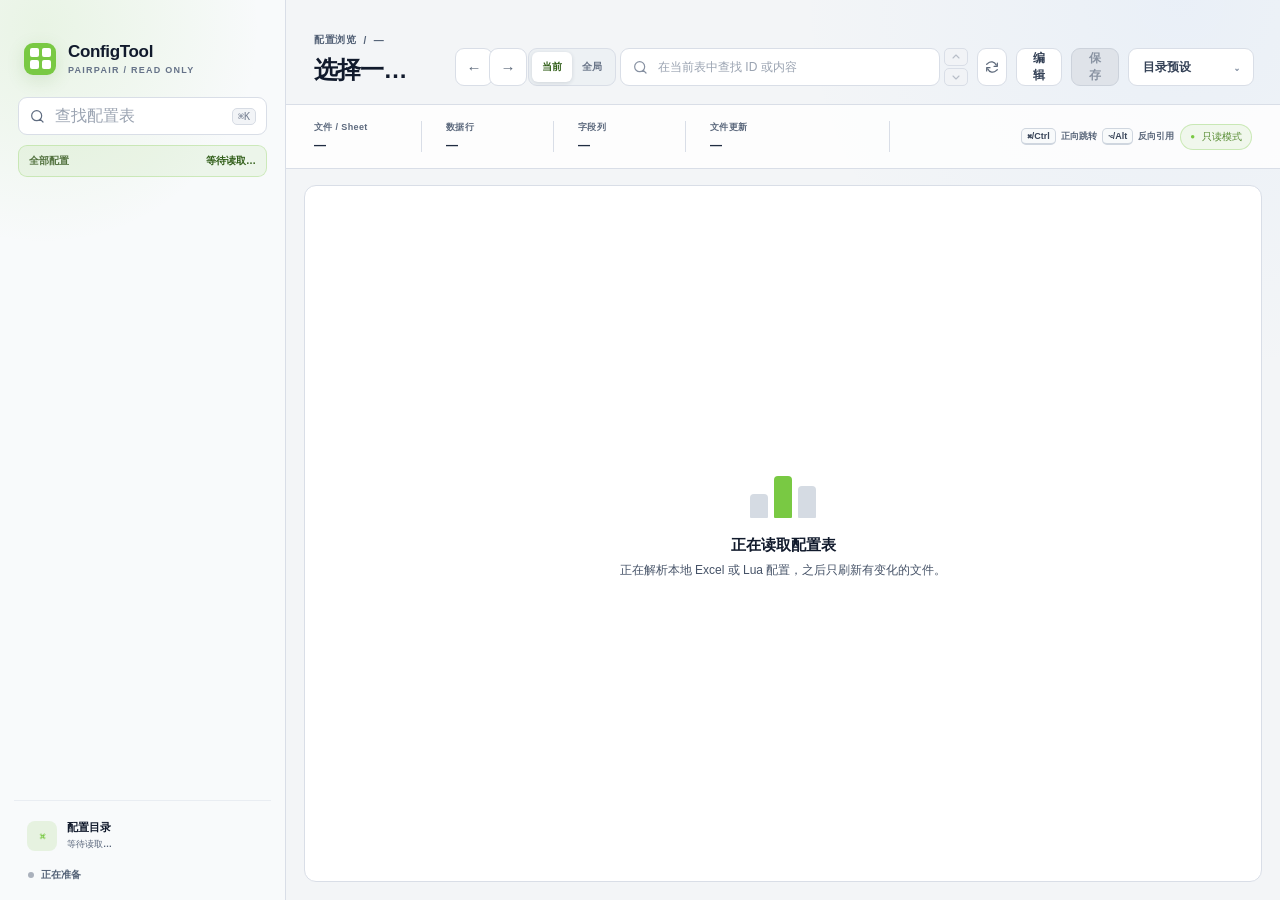
==== Resources/index.html @ d6f352e9 "mac 版本 1.0.0" ====
<!doctype html>
<html lang="zh-CN">
<head>
  <meta charset="utf-8">
  <meta name="viewport" content="width=device-width, initial-scale=1">
  <title>PairPair ConfigTool</title>
  <link rel="stylesheet" href="styles.css?v=1.5.0">
</head>
<body>
  <div class="app-shell">
    <aside class="sidebar">
      <div class="brand">
        <div class="brand-mark"><span></span><span></span><span></span><span></span></div>
        <div>
          <h1>ConfigTool</h1>
          <p>PAIRPAIR / READ ONLY</p>
        </div>
      </div>

      <div class="sidebar-search">
        <svg viewBox="0 0 24 24" aria-hidden="true"><path d="m21 21-4.35-4.35m2.35-5.15a7.5 7.5 0 1 1-15 0 7.5 7.5 0 0 1 15 0Z"/></svg>
        <input id="tableSearch" type="search" placeholder="查找配置表">
        <kbd>⌘K</kbd>
      </div>

      <div class="navigation-summary">
        <span>全部配置</span>
        <strong id="navigationSummary">等待读取…</strong>
      </div>

      <nav id="tableNavigation" class="table-navigation"></nav>

      <div class="sidebar-footer">
        <button id="revealButton" class="folder-card">
          <span class="folder-icon">⌘</span>
          <span>
            <strong>配置目录</strong>
            <small id="folderPath">等待读取…</small>
          </span>
        </button>
        <div class="connection-state">
          <span id="statusDot" class="status-dot"></span>
          <span id="statusText">正在准备</span>
        </div>
      </div>
    </aside>

    <main class="main">
      <header class="topbar">
        <div class="title-block">
          <div class="eyebrow"><span id="categoryLabel">配置浏览</span><span>/</span><span id="sheetLabel">—</span></div>
          <h2 id="workbookTitle">选择一张配置表</h2>
        </div>

        <div class="toolbar">
          <div class="relation-history-controls">
            <button id="relationBackButton" class="icon-button relation-history-button" title="返回跳转前的位置（⌘[）" disabled>←</button>
            <button id="relationForwardButton" class="icon-button relation-history-button" title="前进（⌘]）" disabled>→</button>
          </div>
          <div class="table-search-controls">
            <div class="search-scope-switch" role="group" aria-label="搜索范围">
              <button id="currentSearchScopeButton" class="active" type="button">当前</button>
              <button id="globalSearchScopeButton" type="button">全局</button>
            </div>
            <label class="global-search">
              <svg viewBox="0 0 24 24" aria-hidden="true"><path d="m21 21-4.35-4.35m2.35-5.15a7.5 7.5 0 1 1-15 0 7.5 7.5 0 0 1 15 0Z"/></svg>
              <input id="globalSearch" type="search" placeholder="在当前表中查找 ID 或内容">
              <span id="matchCount"></span>
            </label>
            <div class="search-nav-column">
              <button id="previousMatchButton" class="match-nav-button" title="上一个（Shift+回车）" disabled>
                <svg viewBox="0 0 24 24" aria-hidden="true"><path d="m6 14 6-6 6 6"/></svg>
              </button>
              <button id="nextMatchButton" class="match-nav-button" title="下一个（回车）" disabled>
                <svg viewBox="0 0 24 24" aria-hidden="true"><path d="m6 10 6 6 6-6"/></svg>
              </button>
            </div>
          </div>
          <button id="refreshButton" class="icon-button" title="刷新">
            <svg viewBox="0 0 24 24" aria-hidden="true"><path d="M20 6v5h-5M4 18v-5h5m9.2-4A7.5 7.5 0 0 0 5.7 6.7L4 8m16 8-1.7 1.3A7.5 7.5 0 0 1 5.8 15"/></svg>
          </button>
          <button id="editButton" class="secondary-button">编辑</button>
          <button id="saveButton" class="primary-button" disabled>保存</button>
          <div class="preset-control">
            <button id="presetButton" class="secondary-button preset-button">目录预设 <span>⌄</span></button>
            <div id="presetMenu" class="preset-menu hidden">
              <div id="presetMenuList"></div>
              <div class="preset-menu-separator"></div>
              <button id="saveCurrentPresetButton" class="preset-menu-action">＋ 保存当前目录为预设</button>
              <button id="managePresetsButton" class="preset-menu-action">管理预设…</button>
              <button id="chooseButton" class="preset-menu-action">选择其他目录…</button>
            </div>
          </div>
        </div>
      </header>

      <section class="stats-strip">
        <div class="stat"><span>文件 / Sheet</span><strong id="statWorkbook">—</strong></div>
        <div class="stat"><span>数据行</span><strong id="statRows">—</strong></div>
        <div class="stat"><span>字段列</span><strong id="statColumns">—</strong></div>
        <div class="stat stat-wide"><span>文件更新</span><strong id="statModified">—</strong></div>
        <div class="relation-hint">
          <kbd>⌘/Ctrl</kbd><span>正向跳转</span>
          <kbd>⌥/Alt</kbd><span>反向引用</span>
        </div>
        <div id="modePill" class="read-only-pill"><span>●</span> 只读模式</div>
      </section>

      <section class="content-panel">
        <div id="emptyState" class="empty-state">
          <div class="empty-art"><span></span><span></span><span></span></div>
          <h3>正在读取配置表</h3>
          <p>正在解析本地 Excel 或 Lua 配置，之后只刷新有变化的文件。</p>
        </div>

        <div id="errorState" class="error-state hidden">
          <strong>读取失败</strong>
          <p id="errorMessage"></p>
          <button id="errorChooseButton" class="primary-button">重新选择目录</button>
        </div>

        <div id="tableViewport" class="table-viewport hidden">
          <table id="configTable" class="config-table"></table>
        </div>
      </section>
    </main>
  </div>

  <div id="presetModal" class="modal-backdrop hidden">
    <div class="preset-modal" role="dialog" aria-modal="true" aria-labelledby="presetModalTitle">
      <div class="preset-modal-header">
        <div>
          <h3 id="presetModalTitle">管理目录预设</h3>
          <p>预设只保存在本机，不会写入项目。</p>
        </div>
        <button id="closePresetModalButton" class="modal-close-button">×</button>
      </div>
      <label class="follow-last-option">
        <input id="followLastPresetRadio" type="radio" name="defaultPreset" value="">
        <span>启动时跟随上次使用的目录</span>
      </label>
      <div id="presetEditorList" class="preset-editor-list"></div>
      <div class="preset-modal-footer">
        <button id="addCurrentPresetButton" class="secondary-button">＋ 添加当前目录</button>
        <span class="modal-spacer"></span>
        <button id="cancelPresetChangesButton" class="secondary-button">取消</button>
        <button id="savePresetChangesButton" class="primary-button">保存预设</button>
      </div>
    </div>
  </div>

  <div id="toast" class="toast"></div>
  <div id="relationChooser" class="relation-chooser hidden">
    <div class="relation-chooser-title">选择要跳转的配置</div>
    <div id="relationChooserList"></div>
  </div>
  <div id="globalSearchPanel" class="global-search-panel hidden">
    <div class="global-search-panel-header">
      <div>
        <strong>全局搜索结果</strong>
        <small id="globalSearchSummary"></small>
      </div>
      <button id="closeGlobalSearchButton" title="关闭">×</button>
    </div>
    <div id="globalSearchResultList" class="global-search-result-list"></div>
  </div>
  <div id="reverseReferencePanel" class="reverse-reference-panel hidden">
    <div class="reverse-reference-header">
      <div>
        <strong id="reverseReferenceTitle">反向引用</strong>
        <small id="reverseReferenceSummary"></small>
      </div>
      <button id="closeReverseReferenceButton" title="关闭">×</button>
    </div>
    <div id="reverseReferenceList" class="reverse-reference-list"></div>
  </div>
  <script src="relationships.js?v=1.5.0"></script>
  <script src="app.js?v=1.5.0"></script>
</body>
</html>
---- Resources/styles.css ----
:root {
  color-scheme: light;
  --bg: #f3f5f7;
  --panel: #ffffff;
  --panel-2: #f8fafc;
  --line: #d9dee7;
  --line-soft: #e9edf2;
  --text: #111a2c;
  --muted: #455267;
  --muted-2: #5f6c80;
  --accent: #79c943;
  --accent-dim: rgba(121, 201, 67, .14);
  --blue: #6ca8ff;
  --orange: #ffb55f;
  --purple: #b891ff;
  --pink: #ff7da8;
  --sidebar-width: 286px;
}

* { box-sizing: border-box; }

html, body {
  position: fixed;
  inset: 0;
  width: 100%;
  height: 100%;
  margin: 0;
  overflow: hidden;
  background: var(--bg);
  color: var(--text);
  font-family: -apple-system, BlinkMacSystemFont, "SF Pro Text", "PingFang SC", sans-serif;
  font-weight: 520;
  -webkit-font-smoothing: antialiased;
}

button, input { font: inherit; }
button { color: inherit; }

.app-shell {
  position: fixed;
  inset: 0;
  display: grid;
  grid-template-columns: var(--sidebar-width) minmax(0, 1fr);
  width: 100%;
  height: 100%;
}

.sidebar {
  display: flex;
  flex-direction: column;
  min-width: 0;
  min-height: 0;
  height: 100%;
  overflow: hidden;
  padding: 42px 14px 14px;
  background:
    radial-gradient(circle at 15% 3%, rgba(121, 201, 67, .12), transparent 24%),
    #f8fafb;
  border-right: 1px solid var(--line);
}

.brand {
  flex: 0 0 auto;
  display: flex;
  align-items: center;
  gap: 12px;
  padding: 0 10px 22px;
}

.brand-mark {
  display: grid;
  grid-template-columns: repeat(2, 9px);
  grid-template-rows: repeat(2, 9px);
  gap: 3px;
  width: 32px;
  height: 32px;
  align-content: center;
  justify-content: center;
  border-radius: 9px;
  background: var(--accent);
  box-shadow: 0 5px 18px rgba(89, 152, 48, .16);
}

.brand-mark span { border-radius: 2px; background: #ffffff; }
.brand h1 { margin: 0; font-size: 17px; letter-spacing: -.02em; }
.brand p { margin: 3px 0 0; color: #657288; font-size: 9px; font-weight: 650; letter-spacing: .14em; }

.sidebar-search, .global-search {
  display: flex;
  align-items: center;
  gap: 8px;
  border: 1px solid var(--line);
  background: #ffffff;
}

.sidebar-search {
  flex: 0 0 auto;
  height: 38px;
  margin: 0 4px 10px;
  padding: 0 10px;
  border-radius: 9px;
}

.sidebar-search svg, .global-search svg, .icon-button svg {
  width: 16px;
  height: 16px;
  flex: 0 0 auto;
  fill: none;
  stroke: currentColor;
  stroke-width: 1.8;
  stroke-linecap: round;
  stroke-linejoin: round;
}

.sidebar-search svg { color: var(--muted-2); }
.sidebar-search input, .global-search input {
  min-width: 0;
  flex: 1;
  border: 0;
  outline: 0;
  background: transparent;
  color: var(--text);
}
.sidebar-search input::placeholder, .global-search input::placeholder { color: #9aa3b1; }
.sidebar-search kbd {
  padding: 2px 5px;
  border: 1px solid #d7dce4;
  border-radius: 5px;
  color: #778193;
  background: #f2f4f7;
  font-size: 10px;
}

.navigation-summary {
  flex: 0 0 auto;
  display: flex;
  align-items: center;
  justify-content: space-between;
  margin: 0 4px 10px;
  padding: 8px 10px;
  border: 1px solid rgba(121, 201, 67, .28);
  border-radius: 9px;
  color: #52713e;
  background: rgba(121, 201, 67, .09);
  font-size: 10px;
}
.navigation-summary span { font-weight: 650; }
.navigation-summary strong {
  color: #315e19;
  font-size: 10px;
  font-weight: 650;
  font-variant-numeric: tabular-nums;
}

.table-navigation {
  min-height: 0;
  flex: 1;
  overflow-x: hidden;
  overflow-y: scroll;
  overscroll-behavior: contain;
  scrollbar-gutter: stable;
  padding: 0 2px 20px;
}

.group { margin: 0 0 14px; }
.group-title {
  display: flex;
  align-items: center;
  justify-content: space-between;
  padding: 7px 9px;
  color: var(--muted-2);
  font-size: 10px;
  font-weight: 720;
  letter-spacing: .08em;
  text-transform: uppercase;
}
.group-title span:last-child {
  color: #9ba4b1;
  font-variant-numeric: tabular-nums;
  letter-spacing: 0;
  text-transform: none;
}

.table-link {
  position: relative;
  display: flex;
  align-items: center;
  width: 100%;
  height: 34px;
  padding: 0 10px 0 12px;
  border: 0;
  border-radius: 7px;
  background: transparent;
  color: #354257;
  font-weight: 560;
  cursor: default;
  text-align: left;
}
.table-link:hover { background: #edf1f4; color: #172033; }
.table-link.active { background: var(--accent-dim); color: #315e19; }
.table-link.active::before {
  content: "";
  position: absolute;
  left: 0;
  width: 3px;
  height: 18px;
  border-radius: 3px;
  background: var(--accent);
}
.table-link.error { color: #ff8e8e; }
.table-link .name {
  min-width: 0;
  flex: 1;
  overflow: hidden;
  text-overflow: ellipsis;
  white-space: nowrap;
  font-size: 12px;
}
.table-link .rows { color: #657185; font-size: 10px; font-weight: 600; font-variant-numeric: tabular-nums; }

.sidebar-footer {
  flex: 0 0 auto;
  padding: 10px 4px 2px;
  border-top: 1px solid var(--line-soft);
  background: #f8fafb;
}
.folder-card {
  display: flex;
  align-items: center;
  gap: 10px;
  width: 100%;
  padding: 9px;
  border: 0;
  border-radius: 9px;
  background: transparent;
  text-align: left;
  cursor: default;
}
.folder-card:hover { background: #edf1f4; }
.folder-icon {
  display: grid;
  place-items: center;
  width: 30px;
  height: 30px;
  border-radius: 8px;
  color: var(--accent);
  background: var(--accent-dim);
  font-size: 13px;
}
.folder-card strong { display: block; font-size: 11px; font-weight: 600; }
.folder-card small {
  display: block;
  max-width: 198px;
  margin-top: 3px;
  overflow: hidden;
  color: #59667b;
  font-weight: 560;
  font-size: 9px;
  text-overflow: ellipsis;
  white-space: nowrap;
}
.connection-state {
  display: flex;
  align-items: center;
  gap: 7px;
  padding: 8px 10px 2px;
  color: #536176;
  font-weight: 600;
  font-size: 10px;
}
.status-dot { width: 6px; height: 6px; border-radius: 50%; background: #aab1bc; }
.status-dot.ready { background: var(--accent); box-shadow: 0 0 8px rgba(121, 201, 67, .5); }
.status-dot.error { background: #ff6b6b; }

.main {
  display: grid;
  grid-template-rows: 105px 64px minmax(0, 1fr);
  min-width: 0;
  overflow: hidden;
  background:
    radial-gradient(circle at 90% 0, rgba(108, 168, 255, .07), transparent 30%),
    var(--bg);
}

.topbar {
  min-width: 0;
  display: flex;
  align-items: flex-end;
  justify-content: space-between;
  gap: 28px;
  padding: 42px 26px 18px 28px;
  border-bottom: 1px solid var(--line);
}
.title-block { min-width: 0; }
.eyebrow {
  display: flex;
  align-items: center;
  gap: 7px;
  margin-bottom: 7px;
  color: #536176;
  font-weight: 650;
  font-size: 10px;
  letter-spacing: .06em;
}
.title-block h2 {
  max-width: 600px;
  margin: 0;
  overflow: hidden;
  font-size: 24px;
  font-weight: 680;
  letter-spacing: -.035em;
  text-overflow: ellipsis;
  white-space: nowrap;
}
.toolbar { display: flex; align-items: center; gap: 9px; }
.relation-history-controls {
  display: grid;
  grid-template-columns: repeat(2, 30px);
  gap: 4px;
}
.relation-history-button {
  width: 30px;
  height: 36px;
  font-size: 15px;
  font-weight: 760;
}
.table-search-controls {
  display: flex;
  align-items: stretch;
  gap: 4px;
}
.search-scope-switch {
  display: grid;
  grid-template-columns: repeat(2, 40px);
  height: 38px;
  padding: 3px;
  border: 1px solid var(--line);
  border-radius: 9px;
  background: #edf1f4;
}
.search-scope-switch button {
  min-width: 0;
  padding: 0;
  border: 0;
  border-radius: 6px;
  background: transparent;
  color: #677386;
  font-size: 10px;
  font-weight: 720;
}
.search-scope-switch button:hover { color: #253247; background: rgba(255, 255, 255, .58); }
.search-scope-switch button.active {
  color: #315e19;
  background: #ffffff;
  box-shadow: 0 1px 4px rgba(27, 42, 62, .14);
}
.global-search {
  width: min(340px, 25vw);
  height: 38px;
  padding: 0 11px;
  border-radius: 9px;
}
.global-search svg { color: #8791a2; }
.global-search input { font-size: 12px; }
#matchCount { color: #47742b; font-size: 10px; font-weight: 720; white-space: nowrap; }
.search-nav-column {
  display: grid;
  grid-template-rows: 1fr 1fr;
  width: 24px;
  height: 38px;
  gap: 2px;
}
.match-nav-button {
  display: grid;
  min-width: 0;
  padding: 0;
  place-items: center;
  border: 1px solid var(--line);
  border-radius: 5px;
  background: #ffffff;
  color: #48566b;
}
.match-nav-button svg {
  width: 12px;
  height: 12px;
  fill: none;
  stroke: currentColor;
  stroke-width: 2.2;
  stroke-linecap: round;
  stroke-linejoin: round;
}
.match-nav-button:hover:not(:disabled) { border-color: #9eabbc; background: #f3f6f8; }
.match-nav-button:disabled { color: #b8bec8; background: #f1f3f6; }
.icon-button, .primary-button, .secondary-button {
  height: 38px;
  border: 1px solid var(--line);
  border-radius: 9px;
  cursor: default;
}
.icon-button {
  display: grid;
  width: 38px;
  place-items: center;
  background: #ffffff;
  color: #5c687a;
}
.icon-button:hover { border-color: #bcc4d0; background: #f5f7f9; }
.icon-button.loading svg { animation: spin .8s linear infinite; }
.primary-button {
  padding: 0 15px;
  border-color: var(--accent);
  background: var(--accent);
  color: #ffffff;
  font-size: 12px;
  font-weight: 680;
}
.primary-button:hover { background: #69b936; }
.primary-button:disabled {
  border-color: #ccd2db;
  background: #dfe3e9;
  color: #8993a2;
}
.secondary-button {
  padding: 0 14px;
  background: #ffffff;
  color: #344156;
  font-size: 12px;
  font-weight: 680;
}
.secondary-button:hover { border-color: #aeb7c5; background: #f3f6f8; }
.secondary-button.active {
  border-color: #79c943;
  color: #315e19;
  background: rgba(121, 201, 67, .12);
}
.preset-control { position: relative; }
.preset-button {
  min-width: 126px;
  display: flex;
  align-items: center;
  justify-content: space-between;
  gap: 10px;
}
.preset-button span { color: #728096; font-size: 10px; }
.preset-menu {
  position: absolute;
  z-index: 30;
  top: 45px;
  right: 0;
  width: 310px;
  padding: 7px;
  border: 1px solid #ced5df;
  border-radius: 11px;
  background: #ffffff;
  box-shadow: 0 18px 50px rgba(31, 44, 65, .18);
}
.preset-menu-item, .preset-menu-action {
  display: flex;
  align-items: center;
  width: 100%;
  min-height: 34px;
  padding: 7px 9px;
  border: 0;
  border-radius: 7px;
  background: transparent;
  color: #2e3b50;
  font-size: 11px;
  font-weight: 620;
  text-align: left;
}
.preset-menu-item:hover, .preset-menu-action:hover { background: #f1f5f7; }
.preset-menu-item .preset-check { width: 18px; color: #61ad32; font-weight: 800; }
.preset-menu-item .preset-menu-copy { min-width: 0; flex: 1; }
.preset-menu-item strong, .preset-menu-item small {
  display: block;
  overflow: hidden;
  text-overflow: ellipsis;
  white-space: nowrap;
}
.preset-menu-item strong { font-size: 11px; }
.preset-menu-item small { margin-top: 2px; color: #687589; font-size: 9px; font-weight: 540; }
.preset-default-mark { margin-left: 7px; color: #d58b22; font-size: 11px; }
.preset-menu-separator { height: 1px; margin: 5px 3px; background: var(--line-soft); }
.preset-menu-action { color: #455268; }

.stats-strip {
  min-width: 0;
  display: flex;
  align-items: center;
  gap: 0;
  padding: 9px 28px;
  border-bottom: 1px solid var(--line);
  background: rgba(255, 255, 255, .82);
}
.stat {
  min-width: 108px;
  padding-right: 24px;
  margin-right: 24px;
  border-right: 1px solid var(--line);
}
.stat-wide { min-width: 180px; }
.stat span { display: block; color: #5c697d; font-size: 9px; font-weight: 650; letter-spacing: .04em; }
.stat strong { display: block; margin-top: 4px; color: #202d42; font-size: 12px; font-weight: 680; }
.relation-hint {
  display: flex;
  align-items: center;
  gap: 5px;
  margin-left: auto;
  color: #59667a;
  font-size: 9px;
  font-weight: 650;
  white-space: nowrap;
}
.relation-hint kbd {
  padding: 2px 5px;
  border: 1px solid #cfd6df;
  border-bottom-width: 2px;
  border-radius: 5px;
  background: #f8fafb;
  color: #3b475b;
  font-family: inherit;
  font-size: 9px;
}
.read-only-pill {
  display: flex;
  align-items: center;
  gap: 7px;
  margin-left: 6px;
  padding: 5px 9px;
  border: 1px solid rgba(121, 201, 67, .32);
  border-radius: 999px;
  color: #568b31;
  background: rgba(121, 201, 67, .09);
  font-size: 10px;
}
.read-only-pill span { color: var(--accent); font-size: 8px; }
.read-only-pill.edit-mode {
  border-color: rgba(224, 155, 46, .38);
  color: #875611;
  background: rgba(255, 183, 66, .12);
}
.read-only-pill.edit-mode span { color: #e49a24; }

.content-panel {
  min-width: 0;
  min-height: 0;
  overflow: hidden;
  padding: 16px 18px 18px;
}
.empty-state, .error-state {
  display: grid;
  place-items: center;
  align-content: center;
  height: 100%;
  border: 1px solid var(--line);
  border-radius: 12px;
  background: var(--panel);
  text-align: center;
}
.empty-state h3, .error-state strong { margin: 18px 0 0; font-size: 15px; }
.empty-state p, .error-state p { max-width: 420px; margin: 7px auto 16px; color: var(--muted); font-size: 12px; }
.empty-art { display: flex; gap: 6px; align-items: flex-end; height: 45px; }
.empty-art span { width: 18px; border-radius: 4px 4px 1px 1px; background: #d5dbe3; animation: pulse 1.2s ease-in-out infinite; }
.empty-art span:nth-child(1) { height: 24px; }
.empty-art span:nth-child(2) { height: 42px; animation-delay: .16s; background: var(--accent); }
.empty-art span:nth-child(3) { height: 32px; animation-delay: .32s; }

.table-viewport {
  width: 100%;
  height: 100%;
  overflow: auto;
  border: 1px solid var(--line);
  border-radius: 12px;
  background: var(--panel);
}
.config-table {
  --header-row-1-height: 32px;
  --header-row-2-height: 32px;
  border-spacing: 0;
  table-layout: fixed;
  min-width: 100%;
  color: #273449;
  font-weight: 540;
  font-size: 11px;
}
.config-table th, .config-table td {
  min-width: 118px;
  max-width: 320px;
  height: 32px;
  padding: 6px 10px;
  overflow: hidden;
  border-right: 1px solid var(--line-soft);
  border-bottom: 1px solid var(--line-soft);
  text-align: left;
  text-overflow: ellipsis;
  white-space: nowrap;
}
.config-table .row-index {
  position: sticky;
  left: 0;
  z-index: 3;
  min-width: 48px;
  width: 48px;
  max-width: 48px;
  color: #657185;
  font-weight: 600;
  background: #f7f8fa;
  text-align: right;
  font-variant-numeric: tabular-nums;
}
.config-table tr:nth-child(1) td:not(.row-index) { background: #edf1f5; color: #273247; font-weight: 600; }
.config-table tr:nth-child(1) td {
  height: auto;
  min-height: 32px;
  overflow-wrap: anywhere;
  line-height: 1.35;
  text-overflow: clip;
  white-space: normal;
  word-break: break-word;
  vertical-align: middle;
}
.config-table tr:nth-child(2) td:not(.row-index) { background: #edf8e8; color: #47732d; font-family: "SF Mono", Menlo, monospace; }
.config-table tr:nth-child(3) td:not(.row-index) { background: #f2f0fa; color: #666296; font-family: "SF Mono", Menlo, monospace; }
.config-table tr:nth-child(-n+3) td {
  position: sticky;
  z-index: 2;
}
.config-table tr:nth-child(1) td { top: 0; }
.config-table tr:nth-child(2) td { top: var(--header-row-1-height); }
.config-table tr:nth-child(3) td {
  top: calc(var(--header-row-1-height) + var(--header-row-2-height));
  box-shadow: 0 1px 0 #cbd1da;
}
.config-table tr:nth-child(-n+3) .row-index { z-index: 5; }
.config-table tbody tr:nth-child(n+4):hover td { background: #f4f7fa; }
.config-table tbody tr:nth-child(n+4):hover .row-index { background: #eef2f5; }
.config-table td.match { color: #274517; background: #dff5ce !important; font-weight: 650; }
.config-table td.relation-cell {
  position: relative;
}
body.relation-modifier-active .config-table td.relation-cell {
  cursor: alias;
  color: #245f9a;
  background-image: linear-gradient(to top, rgba(55, 132, 203, .14) 0 3px, transparent 3px);
  text-decoration: underline;
  text-decoration-color: rgba(45, 116, 181, .46);
  text-underline-offset: 3px;
}
body.relation-lookup-active .config-table td.relation-cell {
  cursor: progress;
}
body.reverse-modifier-active .config-table td.reverse-reference-cell {
  cursor: zoom-in;
  color: #6b3b96;
  background-image: linear-gradient(to top, rgba(126, 78, 171, .15) 0 3px, transparent 3px);
  text-decoration: underline;
  text-decoration-color: rgba(107, 59, 150, .5);
  text-underline-offset: 3px;
}
body.reverse-lookup-active .config-table td.reverse-reference-cell {
  cursor: progress;
}
.config-table tr.relation-jump-row td {
  animation: relationRowFlash 1.8s ease-out;
  box-shadow: inset 0 1px #e7a22a, inset 0 -1px #e7a22a;
}
.config-table td.relation-jump-cell {
  position: relative;
  z-index: 8;
  color: #3b2706;
  background: #ffd66a !important;
  box-shadow: inset 0 0 0 2px #d98511 !important;
  font-weight: 800;
}
.config-table td.active-match {
  position: relative;
  z-index: 7;
  color: #3d2a08;
  background: #ffd96e !important;
  box-shadow: inset 0 0 0 2px #dc8e16;
  font-weight: 780;
}
.config-table tr.target-row td { box-shadow: inset 0 1px rgba(121,201,67,.5), inset 0 -1px rgba(121,201,67,.5); }
.config-table td.empty { color: transparent; }
.config-table.editing td.editable-cell {
  cursor: text;
}
.config-table.editing td.editable-cell:hover {
  background: #fff9e8;
}
.config-table td.editable-cell:focus {
  position: relative;
  z-index: 8;
  overflow: visible;
  outline: 2px solid #79c943;
  outline-offset: -2px;
  background: #ffffff !important;
  color: #172033;
  white-space: pre-wrap;
}
.config-table td.dirty-cell {
  background: #fff3c9 !important;
  color: #4d3510;
}
.config-table td.locked-cell { cursor: not-allowed; }

.hidden { display: none !important; }
.global-search-panel {
  position: fixed;
  z-index: 97;
  display: flex;
  flex-direction: column;
  max-height: min(520px, calc(100vh - 130px));
  overflow: hidden;
  border: 1px solid #c9d1dd;
  border-radius: 12px;
  background: #ffffff;
  box-shadow: 0 22px 58px rgba(29, 40, 58, .26);
}
.global-search-panel-header {
  display: flex;
  align-items: flex-start;
  padding: 12px 12px 10px;
  border-bottom: 1px solid #e3e7ed;
  background: #f4f8f1;
}
.global-search-panel-header > div {
  display: grid;
  min-width: 0;
  flex: 1;
  gap: 3px;
}
.global-search-panel-header strong { color: #2f4920; font-size: 13px; }
.global-search-panel-header small { color: #617255; font-size: 10px; font-weight: 620; }
.global-search-panel-header button {
  width: 26px;
  height: 26px;
  border: 0;
  border-radius: 6px;
  background: #e4eedf;
  color: #536a45;
  font-size: 18px;
}
.global-search-panel-header button:hover { background: #d7e7ce; }
.global-search-result-list {
  min-height: 0;
  overflow: auto;
  padding: 7px;
}
.global-search-result-group + .global-search-result-group { margin-top: 7px; }
.global-search-result-group-title {
  display: flex;
  align-items: center;
  padding: 5px 7px;
  color: #526075;
}
.global-search-result-group-title strong {
  min-width: 0;
  flex: 1;
  overflow: hidden;
  font-size: 10px;
  text-overflow: ellipsis;
  white-space: nowrap;
}
.global-search-result-group-title span {
  min-width: 20px;
  color: #6c815f;
  font-size: 9px;
  text-align: right;
}
.global-search-result-item {
  display: grid;
  width: 100%;
  grid-template-columns: 118px minmax(100px, .7fr) minmax(150px, 1fr);
  gap: 10px;
  align-items: center;
  padding: 8px;
  border: 0;
  border-radius: 7px;
  background: transparent;
  color: #2e3a4d;
  text-align: left;
}
.global-search-result-item:hover { background: #edf4e9; }
.global-search-result-item.active {
  color: #294b17;
  background: #e4f3da;
  box-shadow: inset 3px 0 #79c943;
}
.global-search-result-meta {
  display: flex;
  min-width: 0;
  align-items: baseline;
  gap: 7px;
}
.global-search-result-meta strong {
  overflow: hidden;
  font-size: 11px;
  text-overflow: ellipsis;
  white-space: nowrap;
}
.global-search-result-meta small {
  flex: 0 0 auto;
  color: #788397;
  font-size: 9px;
  font-weight: 620;
}
.global-search-result-item code,
.global-search-result-preview {
  overflow: hidden;
  text-overflow: ellipsis;
  white-space: nowrap;
}
.global-search-result-item code {
  color: #365e20;
  font-family: "SF Mono", Menlo, monospace;
  font-size: 9px;
  font-weight: 650;
}
.global-search-result-preview {
  color: #697589;
  font-size: 9px;
  font-weight: 560;
}
.relation-chooser {
  position: fixed;
  z-index: 95;
  width: min(360px, calc(100vw - 28px));
  max-height: 320px;
  overflow: auto;
  padding: 7px;
  border: 1px solid #cbd3df;
  border-radius: 10px;
  background: #ffffff;
  box-shadow: 0 18px 48px rgba(29, 40, 58, .24);
}
.relation-chooser-title {
  padding: 6px 8px 8px;
  color: #647186;
  font-size: 10px;
  font-weight: 680;
}
.relation-choice {
  display: flex;
  width: 100%;
  align-items: center;
  gap: 8px;
  padding: 8px;
  border: 0;
  border-radius: 7px;
  background: transparent;
  color: #2e3a4d;
  text-align: left;
}
.relation-choice:hover { background: #edf4e9; }
.relation-choice strong { min-width: 0; flex: 1; font-size: 11px; }
.relation-choice small {
  color: #687589;
  font-size: 9px;
  font-weight: 620;
  white-space: nowrap;
}
.reverse-reference-panel {
  position: fixed;
  z-index: 96;
  display: flex;
  flex-direction: column;
  width: min(480px, calc(100vw - 28px));
  max-height: min(490px, calc(100vh - 28px));
  overflow: hidden;
  border: 1px solid #c9d1dd;
  border-radius: 12px;
  background: #ffffff;
  box-shadow: 0 22px 58px rgba(29, 40, 58, .26);
}
.reverse-reference-header {
  display: flex;
  align-items: flex-start;
  padding: 12px 12px 10px;
  border-bottom: 1px solid #e3e7ed;
  background: #f7f4fa;
}
.reverse-reference-header > div {
  display: grid;
  min-width: 0;
  flex: 1;
  gap: 3px;
}
.reverse-reference-header strong { color: #32233f; font-size: 13px; }
.reverse-reference-header small { color: #71637f; font-size: 10px; font-weight: 620; }
.reverse-reference-header button {
  width: 26px;
  height: 26px;
  border: 0;
  border-radius: 6px;
  background: #ece7f1;
  color: #655472;
  font-size: 18px;
}
.reverse-reference-header button:hover { background: #e1d8e8; }
.reverse-reference-list {
  min-height: 0;
  overflow: auto;
  padding: 7px;
}
.reverse-reference-group + .reverse-reference-group { margin-top: 6px; }
.reverse-reference-group-title {
  display: flex;
  align-items: center;
  padding: 5px 7px;
  color: #526075;
}
.reverse-reference-group-title strong {
  min-width: 0;
  flex: 1;
  overflow: hidden;
  font-size: 10px;
  text-overflow: ellipsis;
  white-space: nowrap;
}
.reverse-reference-group-title span {
  min-width: 20px;
  color: #83718f;
  font-size: 9px;
  text-align: right;
}
.reverse-reference-item {
  display: grid;
  width: 100%;
  grid-template-columns: minmax(130px, .6fr) minmax(170px, 1fr);
  gap: 10px;
  align-items: center;
  padding: 8px;
  border: 0;
  border-radius: 7px;
  background: transparent;
  color: #2e3a4d;
  text-align: left;
}
.reverse-reference-item:hover { background: #f0eaf5; }
.reverse-reference-item > span {
  display: flex;
  min-width: 0;
  align-items: baseline;
  gap: 7px;
}
.reverse-reference-item strong { font-size: 11px; }
.reverse-reference-item small { color: #788397; font-size: 9px; font-weight: 620; }
.reverse-reference-item code {
  overflow: hidden;
  color: #5d3b75;
  font-family: "SF Mono", Menlo, monospace;
  font-size: 9px;
  font-weight: 620;
  text-overflow: ellipsis;
  white-space: nowrap;
}
.modal-backdrop {
  position: fixed;
  z-index: 80;
  inset: 0;
  display: grid;
  place-items: center;
  padding: 30px;
  background: rgba(34, 44, 61, .28);
  backdrop-filter: blur(3px);
}
.preset-modal {
  display: flex;
  flex-direction: column;
  width: min(820px, 86vw);
  max-height: min(680px, 82vh);
  padding: 20px;
  border: 1px solid #cfd6e0;
  border-radius: 14px;
  background: #ffffff;
  box-shadow: 0 28px 80px rgba(27, 38, 56, .24);
}
.preset-modal-header {
  display: flex;
  align-items: flex-start;
  justify-content: space-between;
  margin-bottom: 12px;
}
.preset-modal-header h3 { margin: 0; color: #172033; font-size: 18px; }
.preset-modal-header p { margin: 5px 0 0; color: #5e6b7f; font-size: 10px; font-weight: 560; }
.modal-close-button {
  width: 30px;
  height: 30px;
  border: 0;
  border-radius: 7px;
  background: #f0f3f6;
  color: #59667a;
  font-size: 20px;
}
.follow-last-option {
  display: flex;
  align-items: center;
  gap: 8px;
  padding: 9px 10px;
  border: 1px solid var(--line);
  border-radius: 8px;
  color: #344156;
  font-size: 11px;
  font-weight: 620;
}
.preset-editor-list {
  min-height: 0;
  overflow: auto;
  margin: 10px 0 14px;
}
.preset-editor-row {
  display: grid;
  grid-template-columns: 24px minmax(130px, .7fr) minmax(260px, 1.5fr) 72px;
  gap: 8px;
  align-items: center;
  padding: 7px 4px;
  border-bottom: 1px solid var(--line-soft);
}
.preset-editor-row input[type="text"] {
  width: 100%;
  height: 34px;
  padding: 0 9px;
  border: 1px solid var(--line);
  border-radius: 7px;
  outline: 0;
  color: #263348;
  background: #fbfcfd;
  font-size: 11px;
  font-weight: 560;
}
.preset-editor-row input[type="text"]:focus { border-color: #79c943; box-shadow: 0 0 0 2px rgba(121,201,67,.13); }
.preset-row-actions { display: flex; gap: 3px; }
.preset-row-actions button {
  width: 22px;
  height: 26px;
  padding: 0;
  border: 1px solid var(--line);
  border-radius: 5px;
  background: #fff;
  color: #59667a;
}
.preset-row-actions button:hover { background: #f0f3f6; }
.preset-row-actions .delete-preset-button { color: #bd4d4d; }
.preset-modal-footer { display: flex; align-items: center; gap: 8px; }
.preset-modal-footer .secondary-button, .preset-modal-footer .primary-button { height: 36px; }
.modal-spacer { flex: 1; }
.toast {
  position: fixed;
  right: 22px;
  bottom: 22px;
  padding: 10px 13px;
  transform: translateY(20px);
  border: 1px solid #d2d8e1;
  border-radius: 9px;
  opacity: 0;
  background: #ffffff;
  color: #334054;
  box-shadow: 0 16px 44px rgba(39,50,71,.16);
  font-size: 11px;
  transition: .2s ease;
  pointer-events: none;
}
.toast.show { transform: translateY(0); opacity: 1; }

@keyframes spin { to { transform: rotate(360deg); } }
@keyframes pulse { 0%,100% { opacity: .45; } 50% { opacity: 1; } }
@keyframes relationRowFlash {
  0%, 28% { background: rgba(255, 215, 105, .52); }
  100% { background: transparent; }
}

::-webkit-scrollbar { width: 11px; height: 11px; }
::-webkit-scrollbar-track { background: #f2f4f6; }
::-webkit-scrollbar-thumb { border: 3px solid #f2f4f6; border-radius: 10px; background: #c5cbd4; }
::-webkit-scrollbar-thumb:hover { background: #aab2be; }
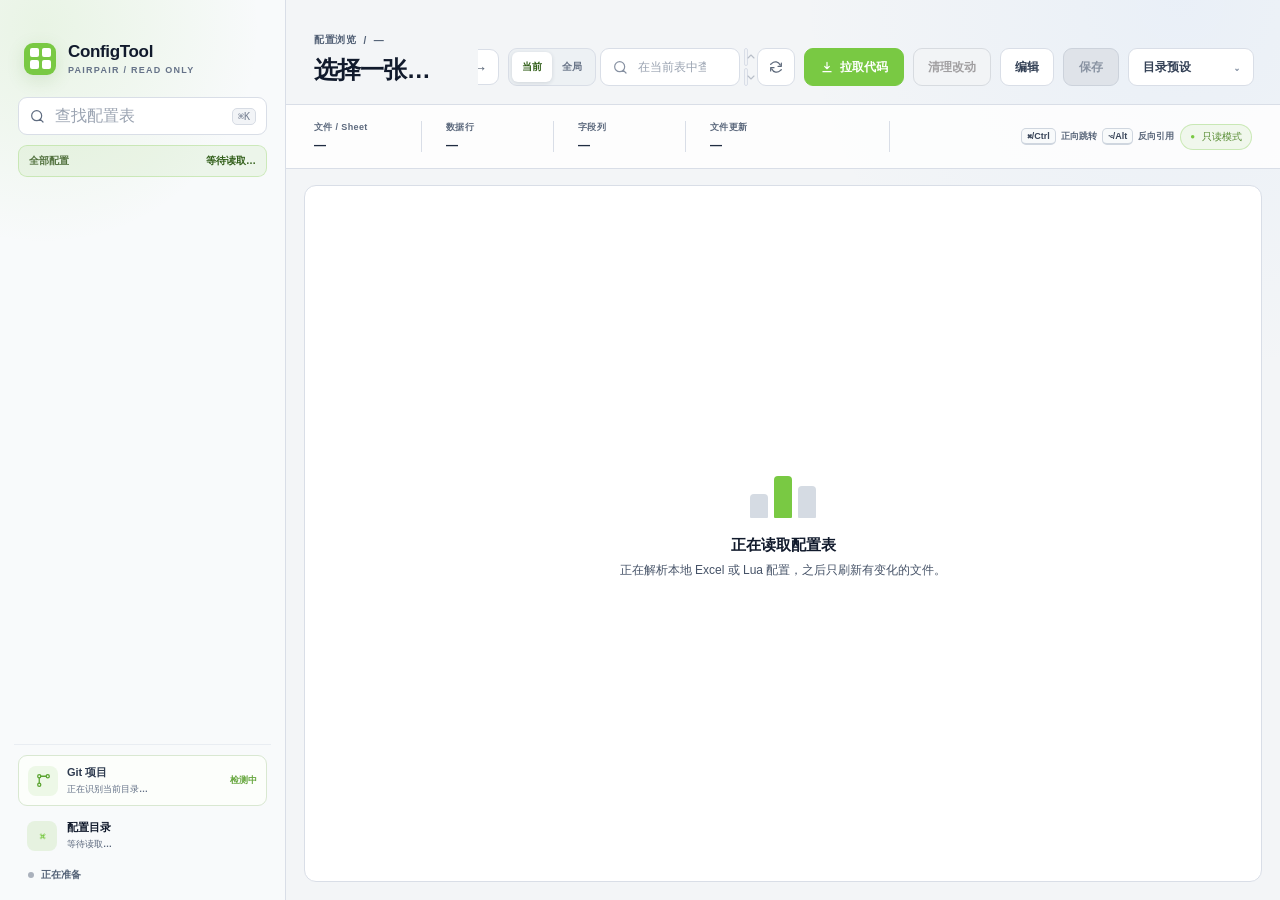
==== commit 9ecdbe1b: "增加 Windows 支持+git 清理/拉取功能" ====
--- a/Resources/index.html
+++ b/Resources/index.html
@@ -4,7 +4,7 @@
   <meta charset="utf-8">
   <meta name="viewport" content="width=device-width, initial-scale=1">
   <title>PairPair ConfigTool</title>
-  <link rel="stylesheet" href="styles.css?v=1.5.0">
+  <link rel="stylesheet" href="styles.css?v=2.0.0">
 </head>
 <body>
   <div class="app-shell">
@@ -31,6 +31,16 @@
       <nav id="tableNavigation" class="table-navigation"></nav>
 
       <div class="sidebar-footer">
+        <button id="gitProjectButton" class="git-project-card" type="button" title="查看当前配置目录所属 Git 项目">
+          <span class="git-icon" aria-hidden="true">
+            <svg viewBox="0 0 24 24"><circle cx="6" cy="6" r="2.2"/><circle cx="18" cy="6" r="2.2"/><circle cx="6" cy="18" r="2.2"/><path d="M6 8.2v7.6M8.2 6h7.6"/></svg>
+          </span>
+          <span class="git-card-copy">
+            <strong>Git 项目</strong>
+            <small id="gitProjectSummary">正在识别当前目录…</small>
+          </span>
+          <span id="gitProjectState" class="git-card-state">检测中</span>
+        </button>
         <button id="revealButton" class="folder-card">
           <span class="folder-icon">⌘</span>
           <span>
@@ -79,6 +89,11 @@
           <button id="refreshButton" class="icon-button" title="刷新">
             <svg viewBox="0 0 24 24" aria-hidden="true"><path d="M20 6v5h-5M4 18v-5h5m9.2-4A7.5 7.5 0 0 0 5.7 6.7L4 8m16 8-1.7 1.3A7.5 7.5 0 0 1 5.8 15"/></svg>
           </button>
+          <button id="pullCodeButton" class="primary-button git-pull-button">
+            <svg viewBox="0 0 24 24" aria-hidden="true"><path d="M12 4v11m0 0 4-4m-4 4-4-4M5 20h14"/></svg>
+            <span>拉取代码</span>
+          </button>
+          <button id="cleanChangesButton" class="secondary-button git-clean-button" disabled>清理改动</button>
           <button id="editButton" class="secondary-button">编辑</button>
           <button id="saveButton" class="primary-button" disabled>保存</button>
           <div class="preset-control">
@@ -149,7 +164,76 @@
     </div>
   </div>
 
+  <div id="gitCleanModal" class="modal-backdrop hidden">
+    <div class="git-clean-modal" role="dialog" aria-modal="true" aria-labelledby="gitCleanModalTitle">
+      <div class="preset-modal-header">
+        <div>
+          <h3 id="gitCleanModalTitle">清理本地改动</h3>
+          <p>将恢复已跟踪文件到当前 HEAD；此操作不可撤销。</p>
+        </div>
+        <button id="closeGitCleanModalButton" class="modal-close-button" title="关闭">×</button>
+      </div>
+      <div class="git-clean-content">
+        <div id="gitCleanSummary" class="git-clean-summary"></div>
+        <section class="git-clean-section">
+          <div class="git-clean-section-header">
+            <strong>已跟踪改动</strong>
+            <label class="git-clean-select-all">
+              <input id="selectAllTrackedCheckbox" type="checkbox">
+              <span>全选</span>
+            </label>
+          </div>
+          <div id="gitCleanTrackedList" class="git-clean-file-list"></div>
+        </section>
+        <section class="git-clean-section">
+          <label id="deleteUntrackedOption" class="git-clean-option">
+            <input id="deleteUntrackedCheckbox" type="checkbox">
+            <span>
+              <strong>选择全部未跟踪的文件和目录</strong>
+              <small id="deleteUntrackedDescription">也可以只勾选下方个别项目；不会删除被 Git 忽略的文件。</small>
+            </span>
+          </label>
+          <div id="gitCleanUntrackedList" class="git-clean-file-list git-clean-untracked"></div>
+        </section>
+      </div>
+      <div class="preset-modal-footer git-clean-footer">
+        <span class="modal-spacer"></span>
+        <button id="cancelGitCleanButton" class="secondary-button">取消</button>
+        <button id="confirmGitCleanButton" class="danger-button" disabled>恢复本地改动</button>
+      </div>
+    </div>
+  </div>
+
   <div id="toast" class="toast"></div>
+  <div id="gitFailureModal" class="modal-backdrop hidden">
+    <div class="git-failure-modal" role="alertdialog" aria-modal="true" aria-labelledby="gitFailureModalTitle">
+      <div class="preset-modal-header">
+        <div>
+          <h3 id="gitFailureModalTitle">拉取代码失败</h3>
+          <p>当前代码未被工具修改。</p>
+        </div>
+        <button id="closeGitFailureModalButton" class="modal-close-button" title="关闭">×</button>
+      </div>
+      <pre id="gitFailureMessage" class="git-failure-message"></pre>
+      <div class="preset-modal-footer git-failure-footer">
+        <span class="modal-spacer"></span>
+        <button id="acknowledgeGitFailureButton" class="primary-button">知道了</button>
+      </div>
+    </div>
+  </div>
+  <div id="gitProjectPanel" class="git-project-panel hidden" role="dialog" aria-label="Git 项目详情">
+    <div class="git-project-panel-header">
+      <div><strong>Git 项目</strong><small id="gitProjectDetailState">正在识别…</small></div>
+      <button id="closeGitProjectPanelButton" title="关闭">×</button>
+    </div>
+    <p id="gitProjectDetailMessage" class="git-project-message"></p>
+    <dl class="git-project-meta">
+      <div><dt>仓库根目录</dt><dd id="gitRepositoryRoot">—</dd></div>
+      <div><dt>远程地址</dt><dd id="gitRemoteUrl">—</dd></div>
+      <div><dt>当前分支</dt><dd id="gitBranch">—</dd></div>
+      <div><dt>本地状态</dt><dd id="gitWorkingTree">—</dd></div>
+    </dl>
+  </div>
   <div id="relationChooser" class="relation-chooser hidden">
     <div class="relation-chooser-title">选择要跳转的配置</div>
     <div id="relationChooserList"></div>
@@ -174,7 +258,7 @@
     </div>
     <div id="reverseReferenceList" class="reverse-reference-list"></div>
   </div>
-  <script src="relationships.js?v=1.5.0"></script>
-  <script src="app.js?v=1.5.0"></script>
+  <script src="relationships.js?v=2.0.0"></script>
+  <script src="app.js?v=2.0.0"></script>
 </body>
 </html>
--- a/Resources/styles.css
+++ b/Resources/styles.css
@@ -224,6 +224,54 @@
   border-top: 1px solid var(--line-soft);
   background: #f8fafb;
 }
+.git-project-card {
+  display: flex;
+  align-items: center;
+  gap: 9px;
+  width: 100%;
+  margin-bottom: 5px;
+  padding: 9px;
+  border: 1px solid #d9e8d1;
+  border-radius: 9px;
+  background: #fcfefb;
+  color: #2f3c50;
+  text-align: left;
+  cursor: default;
+}
+.git-project-card:hover { border-color: #a9cf95; background: #f5fbf1; }
+.git-project-card.warning { border-color: #ead4af; background: #fffdf7; }
+.git-project-card.error { border-color: #ecc7c5; background: #fff8f7; }
+.git-icon {
+  display: grid;
+  flex: 0 0 auto;
+  place-items: center;
+  width: 30px;
+  height: 30px;
+  border-radius: 8px;
+  color: #5ba431;
+  background: #edf8e7;
+}
+.git-icon svg { width: 17px; height: 17px; fill: none; stroke: currentColor; stroke-linecap: round; stroke-linejoin: round; stroke-width: 1.8; }
+.git-card-copy { min-width: 0; flex: 1; }
+.git-card-copy strong { display: block; font-size: 11px; font-weight: 680; }
+.git-card-copy small {
+  display: block;
+  overflow: hidden;
+  margin-top: 3px;
+  color: #647187;
+  font-size: 9px;
+  font-weight: 560;
+  text-overflow: ellipsis;
+  white-space: nowrap;
+}
+.git-card-state {
+  flex: 0 0 auto;
+  color: #67a73f;
+  font-size: 9px;
+  font-weight: 760;
+}
+.git-project-card.warning .git-card-state { color: #c38628; }
+.git-project-card.error .git-card-state { color: #c85f5a; }
 .folder-card {
   display: flex;
   align-items: center;
@@ -312,20 +360,40 @@
   text-overflow: ellipsis;
   white-space: nowrap;
 }
-.toolbar { display: flex; align-items: center; gap: 9px; }
+.toolbar {
+  display: flex;
+  flex: 1 1 auto;
+  min-width: 0;
+  align-items: center;
+  justify-content: flex-end;
+  gap: 9px;
+  overflow-x: auto;
+  overflow-y: hidden;
+  scrollbar-width: none;
+}
+.toolbar::-webkit-scrollbar { display: none; }
+.toolbar > .icon-button,
+.toolbar > .primary-button,
+.toolbar > .secondary-button,
+.toolbar > .relation-history-controls,
+.toolbar > .preset-control { flex: 0 0 auto; }
+.toolbar > .primary-button,
+.toolbar > .secondary-button { white-space: nowrap; }
 .relation-history-controls {
   display: grid;
-  grid-template-columns: repeat(2, 30px);
+  grid-template-columns: repeat(2, 38px);
   gap: 4px;
 }
-.relation-history-button {
-  width: 30px;
+.relation-history-controls .relation-history-button {
+  width: 38px;
   height: 36px;
   font-size: 15px;
   font-weight: 760;
 }
 .table-search-controls {
   display: flex;
+  flex: 1 1 360px;
+  min-width: 240px;
   align-items: stretch;
   gap: 4px;
 }
@@ -355,7 +423,9 @@
   box-shadow: 0 1px 4px rgba(27, 42, 62, .14);
 }
 .global-search {
-  width: min(340px, 25vw);
+  flex: 1 1 220px;
+  min-width: 140px;
+  width: auto;
   height: 38px;
   padding: 0 11px;
   border-radius: 9px;
@@ -433,6 +503,16 @@
   color: #315e19;
   background: rgba(121, 201, 67, .12);
 }
+.git-pull-button {
+  display: inline-flex;
+  align-items: center;
+  gap: 6px;
+  white-space: nowrap;
+}
+.git-pull-button svg { width: 14px; height: 14px; fill: none; stroke: currentColor; stroke-linecap: round; stroke-linejoin: round; stroke-width: 2; }
+.git-clean-button { color: #a95350; border-color: #e5c5c3; white-space: nowrap; }
+.git-clean-button:hover:not(:disabled) { border-color: #d89b97; background: #fff7f6; }
+.git-clean-button:disabled { color: #a19fa1; border-color: #d7dbe0; background: #f2f4f6; }
 .preset-control { position: relative; }
 .preset-button {
   min-width: 126px;
@@ -443,12 +523,12 @@
 }
 .preset-button span { color: #728096; font-size: 10px; }
 .preset-menu {
-  position: absolute;
-  z-index: 30;
-  top: 45px;
-  right: 0;
+  position: fixed;
+  z-index: 90;
   width: 310px;
+  max-height: calc(100vh - 28px);
   padding: 7px;
+  overflow-y: auto;
   border: 1px solid #ced5df;
   border-radius: 11px;
   background: #ffffff;
@@ -1044,6 +1124,185 @@
 .preset-row-actions .delete-preset-button { color: #bd4d4d; }
 .preset-modal-footer { display: flex; align-items: center; gap: 8px; }
 .preset-modal-footer .secondary-button, .preset-modal-footer .primary-button { height: 36px; }
+.danger-button {
+  height: 36px;
+  padding: 0 14px;
+  border: 1px solid #c95a55;
+  border-radius: 9px;
+  background: #c95a55;
+  color: #fff;
+  font-size: 12px;
+  font-weight: 680;
+}
+.danger-button:hover:not(:disabled) { background: #b84945; }
+.danger-button:disabled { border-color: #d9dce1; background: #e4e7eb; color: #929ba8; }
+.git-clean-modal {
+  display: flex;
+  flex-direction: column;
+  width: min(560px, 86vw);
+  max-height: min(680px, 82vh);
+  padding: 20px;
+  border: 1px solid #cfd6e0;
+  border-radius: 14px;
+  background: #ffffff;
+  box-shadow: 0 28px 80px rgba(27, 38, 56, .24);
+}
+.git-clean-content {
+  min-height: 0;
+  overflow: auto;
+  padding: 0 3px 1px 0;
+}
+.git-clean-summary {
+  padding: 10px 11px;
+  border: 1px solid #f0d7b2;
+  border-radius: 9px;
+  background: #fffaf2;
+  color: #765622;
+  font-size: 11px;
+  font-weight: 620;
+  line-height: 1.55;
+}
+.git-clean-section { margin-top: 12px; }
+.git-clean-section-header {
+  display: flex;
+  align-items: center;
+  justify-content: space-between;
+  min-height: 22px;
+  color: #344156;
+  font-size: 11px;
+}
+.git-clean-section-header > strong { font-weight: 680; }
+.git-clean-select-all {
+  display: flex;
+  align-items: center;
+  gap: 6px;
+  color: #637087;
+  font-size: 10px;
+  font-weight: 620;
+}
+.git-clean-select-all input { margin: 0; accent-color: #c95a55; }
+.git-clean-file-list {
+  max-height: 128px;
+  margin-top: 6px;
+  overflow: auto;
+  border: 1px solid var(--line-soft);
+  border-radius: 8px;
+  background: #fbfcfd;
+}
+.git-clean-file-list:empty { display: none; }
+.git-clean-file-item {
+  display: flex;
+  align-items: center;
+  gap: 8px;
+  min-width: 0;
+  padding: 7px 9px;
+  border-bottom: 1px solid var(--line-soft);
+  color: #4f5d72;
+  cursor: pointer;
+}
+.git-clean-file-item:hover { background: #f3f6f8; }
+.git-clean-file-item input {
+  flex: 0 0 auto;
+  margin: 0;
+  accent-color: #c95a55;
+}
+.git-clean-file-item span {
+  overflow: hidden;
+  font-family: "SF Mono", Menlo, monospace;
+  font-size: 9px;
+  text-overflow: ellipsis;
+  white-space: nowrap;
+}
+.git-clean-file-item:last-child { border-bottom: 0; }
+.git-clean-untracked { border-color: #ecd8bc; background: #fffdf9; }
+.git-clean-option {
+  display: flex;
+  align-items: flex-start;
+  gap: 9px;
+  margin-top: 12px;
+  padding: 10px;
+  border: 1px solid var(--line);
+  border-radius: 9px;
+  color: #344156;
+}
+.git-clean-option:hover { border-color: #c3ccd8; background: #fbfcfd; }
+.git-clean-option.disabled { opacity: .58; }
+.git-clean-option.disabled:hover { border-color: var(--line); background: transparent; }
+.git-clean-option input { margin: 2px 0 0; accent-color: #c95a55; }
+.git-clean-option strong { display: block; font-size: 11px; font-weight: 680; }
+.git-clean-option small { display: block; margin-top: 4px; color: #6b788b; font-size: 9px; font-weight: 560; line-height: 1.45; }
+.git-clean-footer {
+  flex: 0 0 auto;
+  margin-top: 16px;
+  padding-top: 14px;
+  border-top: 1px solid var(--line-soft);
+}
+.git-failure-modal {
+  display: flex;
+  flex-direction: column;
+  width: min(520px, 86vw);
+  padding: 20px;
+  border: 1px solid #e0c5c1;
+  border-radius: 14px;
+  background: #fff;
+  box-shadow: 0 28px 80px rgba(27, 38, 56, .24);
+}
+.git-failure-message {
+  max-height: 250px;
+  margin: 0;
+  padding: 11px;
+  overflow: auto;
+  border: 1px solid #f0d7d3;
+  border-radius: 9px;
+  background: #fff8f7;
+  color: #714440;
+  font-family: "SF Mono", Menlo, monospace;
+  font-size: 10px;
+  line-height: 1.55;
+  white-space: pre-wrap;
+}
+.git-failure-footer { margin-top: 16px; }
+.git-project-panel {
+  position: fixed;
+  z-index: 96;
+  left: 18px;
+  bottom: 142px;
+  width: min(390px, calc(100vw - 36px));
+  padding: 15px;
+  border: 1px solid #cfdfc5;
+  border-radius: 12px;
+  background: #ffffff;
+  box-shadow: 0 22px 58px rgba(29, 40, 58, .24);
+}
+.git-project-panel::after {
+  position: absolute;
+  bottom: -7px;
+  left: 35px;
+  width: 12px;
+  height: 12px;
+  border-right: 1px solid #cfdfc5;
+  border-bottom: 1px solid #cfdfc5;
+  background: #fff;
+  content: "";
+  transform: rotate(45deg);
+}
+.git-project-panel-header { display: flex; align-items: flex-start; justify-content: space-between; gap: 10px; }
+.git-project-panel-header strong { display: block; font-size: 13px; }
+.git-project-panel-header small { display: block; margin-top: 3px; color: #68a53f; font-size: 9px; font-weight: 680; }
+.git-project-panel-header button {
+  width: 25px;
+  height: 25px;
+  border: 0;
+  border-radius: 6px;
+  background: #f0f3f6;
+  color: #59667a;
+  font-size: 17px;
+}
+.git-project-message { margin: 10px 0; color: #5d6b7f; font-size: 10px; font-weight: 570; line-height: 1.5; }
+.git-project-meta { display: grid; gap: 7px; margin: 0; padding-top: 10px; border-top: 1px solid var(--line-soft); }
+.git-project-meta div { display: grid; grid-template-columns: 66px minmax(0, 1fr); gap: 8px; }
+.git-project-meta dt { color: #8591a1; font-size: 9px; font-weight: 600; }
+.git-project-meta dd { overflow: hidden; margin: 0; color: #455268; font-family: "SF Mono", Menlo, monospace; font-size: 9px; font-weight: 560; text-overflow: ellipsis; white-space: nowrap; }
 .modal-spacer { flex: 1; }
 .toast {
   position: fixed;
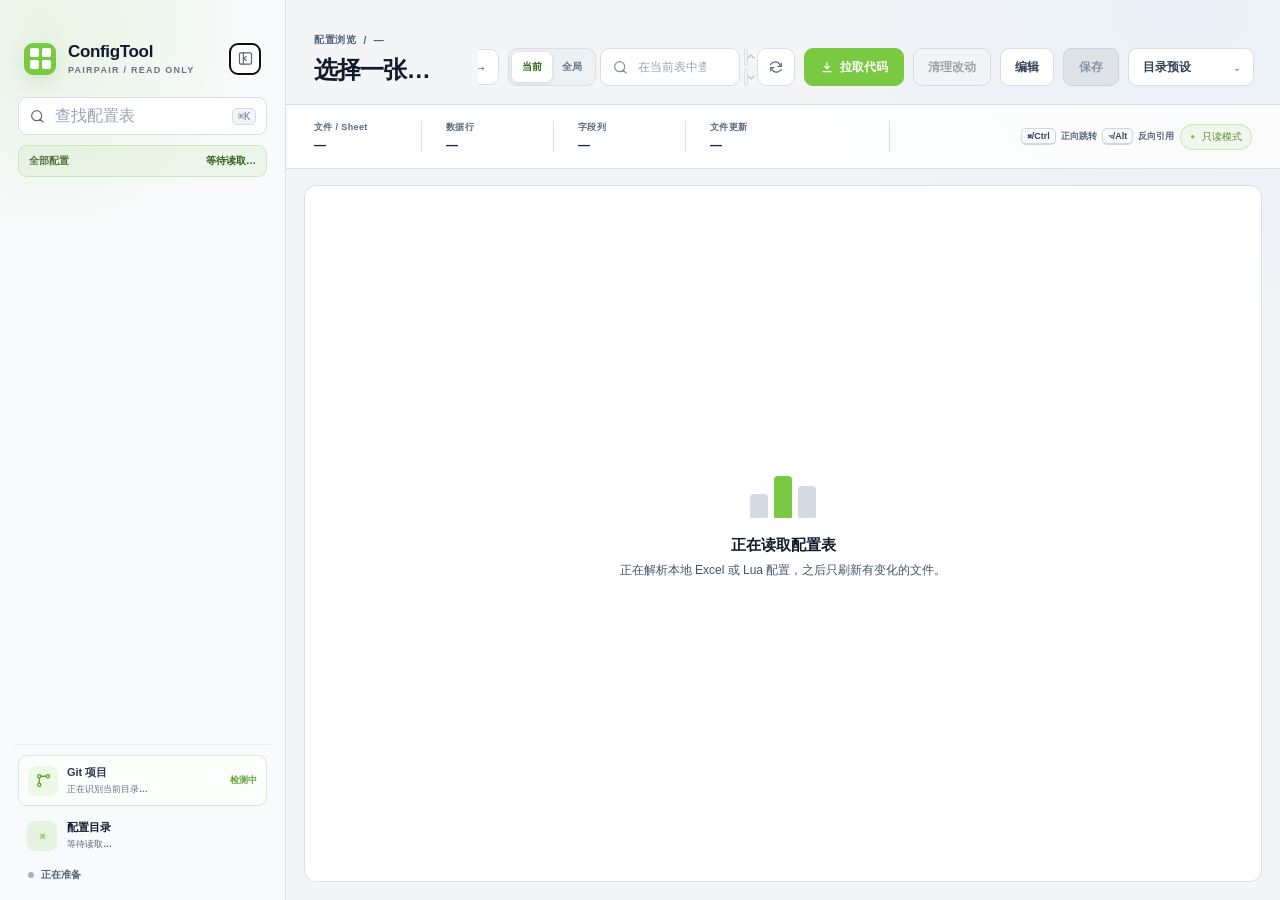
==== commit 2e3b4bd8: "为 FFM-Excel 增加索引关联+工具优化" ====
--- a/Resources/index.html
+++ b/Resources/index.html
@@ -4,7 +4,7 @@
   <meta charset="utf-8">
   <meta name="viewport" content="width=device-width, initial-scale=1">
   <title>PairPair ConfigTool</title>
-  <link rel="stylesheet" href="styles.css?v=2.0.0">
+  <link rel="stylesheet" href="styles.css?v=2.1.1">
 </head>
 <body>
   <div class="app-shell">
@@ -15,6 +15,9 @@
           <h1>ConfigTool</h1>
           <p>PAIRPAIR / READ ONLY</p>
         </div>
+        <button id="sidebarToggleButton" class="sidebar-toggle-button" type="button" title="收起侧边栏（⌘/Ctrl+\\）" aria-label="收起侧边栏">
+          <svg viewBox="0 0 24 24" aria-hidden="true"><rect x="3.5" y="4" width="17" height="16" rx="2"/><path d="M9 4v16M13 9l-3 3 3 3"/></svg>
+        </button>
       </div>
 
       <div class="sidebar-search">
@@ -56,6 +59,9 @@
     </aside>
 
     <main class="main">
+      <button id="sidebarRestoreButton" class="sidebar-restore-button" type="button" title="显示侧边栏（⌘/Ctrl+\\）" aria-label="显示侧边栏">
+        <svg viewBox="0 0 24 24" aria-hidden="true"><rect x="3.5" y="4" width="17" height="16" rx="2"/><path d="M9 4v16M11 9l3 3-3 3"/></svg>
+      </button>
       <header class="topbar">
         <div class="title-block">
           <div class="eyebrow"><span id="categoryLabel">配置浏览</span><span>/</span><span id="sheetLabel">—</span></div>
@@ -258,7 +264,7 @@
     </div>
     <div id="reverseReferenceList" class="reverse-reference-list"></div>
   </div>
-  <script src="relationships.js?v=2.0.0"></script>
-  <script src="app.js?v=2.0.0"></script>
+  <script src="relationships.js?v=2.1.0"></script>
+  <script src="app.js?v=2.1.0"></script>
 </body>
 </html>
--- a/Resources/styles.css
+++ b/Resources/styles.css
@@ -15,6 +15,7 @@
   --purple: #b891ff;
   --pink: #ff7da8;
   --sidebar-width: 286px;
+  --window-controls-safe-top: 42px;
 }
 
 * { box-sizing: border-box; }
@@ -43,6 +44,10 @@
   grid-template-columns: var(--sidebar-width) minmax(0, 1fr);
   width: 100%;
   height: 100%;
+  transition: grid-template-columns .2s ease;
+}
+.app-shell.sidebar-collapsed {
+  grid-template-columns: 0 minmax(0, 1fr);
 }
 
 .sidebar {
@@ -52,11 +57,20 @@
   min-height: 0;
   height: 100%;
   overflow: hidden;
-  padding: 42px 14px 14px;
+  padding: var(--window-controls-safe-top) 14px 14px;
   background:
     radial-gradient(circle at 15% 3%, rgba(121, 201, 67, .12), transparent 24%),
     #f8fafb;
   border-right: 1px solid var(--line);
+  opacity: 1;
+  transition: opacity .14s ease, padding .2s ease, border-color .2s ease;
+}
+.app-shell.sidebar-collapsed .sidebar {
+  padding-right: 0;
+  padding-left: 0;
+  border-color: transparent;
+  opacity: 0;
+  pointer-events: none;
 }
 
 .brand {
@@ -84,6 +98,30 @@
 .brand-mark span { border-radius: 2px; background: #ffffff; }
 .brand h1 { margin: 0; font-size: 17px; letter-spacing: -.02em; }
 .brand p { margin: 3px 0 0; color: #657288; font-size: 9px; font-weight: 650; letter-spacing: .14em; }
+.sidebar-toggle-button, .sidebar-restore-button {
+  display: inline-grid;
+  flex: 0 0 auto;
+  width: 32px;
+  height: 32px;
+  padding: 0;
+  place-items: center;
+  border: 1px solid #d4dbe4;
+  border-radius: 8px;
+  background: rgba(255, 255, 255, .78);
+  color: #59677b;
+  cursor: default;
+}
+.sidebar-toggle-button { margin-left: auto; }
+.sidebar-toggle-button:hover, .sidebar-restore-button:hover { border-color: #aab7c8; background: #ffffff; color: #24344a; }
+.sidebar-toggle-button svg, .sidebar-restore-button svg {
+  width: 17px;
+  height: 17px;
+  fill: none;
+  stroke: currentColor;
+  stroke-linecap: round;
+  stroke-linejoin: round;
+  stroke-width: 1.7;
+}
 
 .sidebar-search, .global-search {
   display: flex;
@@ -321,6 +359,7 @@
 .status-dot.error { background: #ff6b6b; }
 
 .main {
+  position: relative;
   display: grid;
   grid-template-rows: 105px 64px minmax(0, 1fr);
   min-width: 0;
@@ -329,6 +368,18 @@
     radial-gradient(circle at 90% 0, rgba(108, 168, 255, .07), transparent 30%),
     var(--bg);
 }
+.sidebar-restore-button {
+  position: absolute;
+  z-index: 20;
+  /* Match the sidebar brand button and clear macOS window controls. */
+  top: var(--window-controls-safe-top);
+  left: 14px;
+  display: none;
+  background: rgba(255, 255, 255, .9);
+  box-shadow: 0 2px 8px rgba(29, 45, 67, .08);
+}
+.app-shell.sidebar-collapsed .sidebar-restore-button { display: inline-grid; }
+.app-shell.sidebar-collapsed .topbar { padding-left: 58px; }
 
 .topbar {
   min-width: 0;
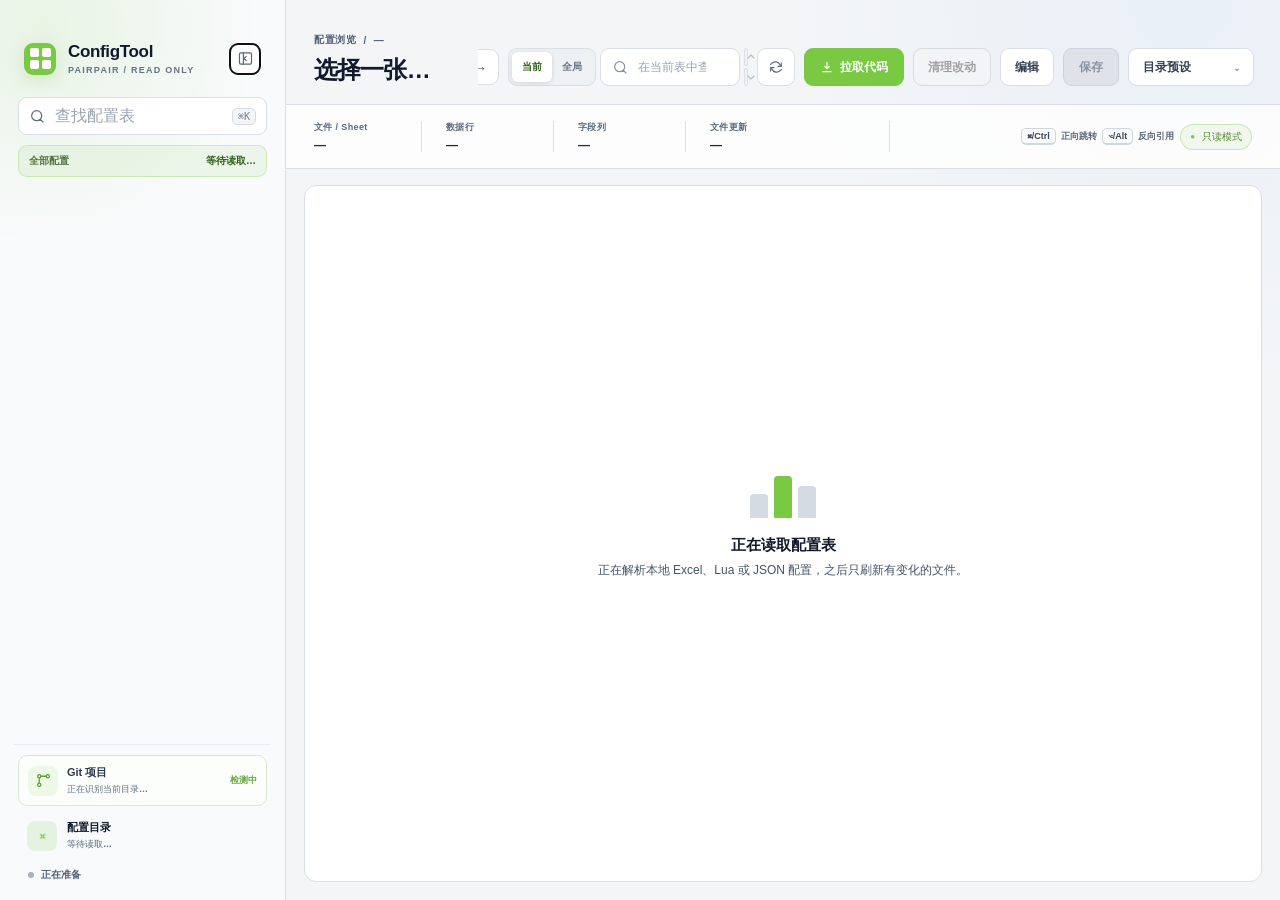
==== commit a5ff7da7: "增加 json 文件支持，新增 Busybits 配置索引关系" ====
--- a/Resources/index.html
+++ b/Resources/index.html
@@ -131,7 +131,7 @@
         <div id="emptyState" class="empty-state">
           <div class="empty-art"><span></span><span></span><span></span></div>
           <h3>正在读取配置表</h3>
-          <p>正在解析本地 Excel 或 Lua 配置，之后只刷新有变化的文件。</p>
+          <p>正在解析本地 Excel、Lua 或 JSON 配置，之后只刷新有变化的文件。</p>
         </div>
 
         <div id="errorState" class="error-state hidden">
@@ -265,6 +265,6 @@
     <div id="reverseReferenceList" class="reverse-reference-list"></div>
   </div>
   <script src="relationships.js?v=2.1.0"></script>
-  <script src="app.js?v=2.1.0"></script>
+  <script src="app.js?v=2.1.3"></script>
 </body>
 </html>
